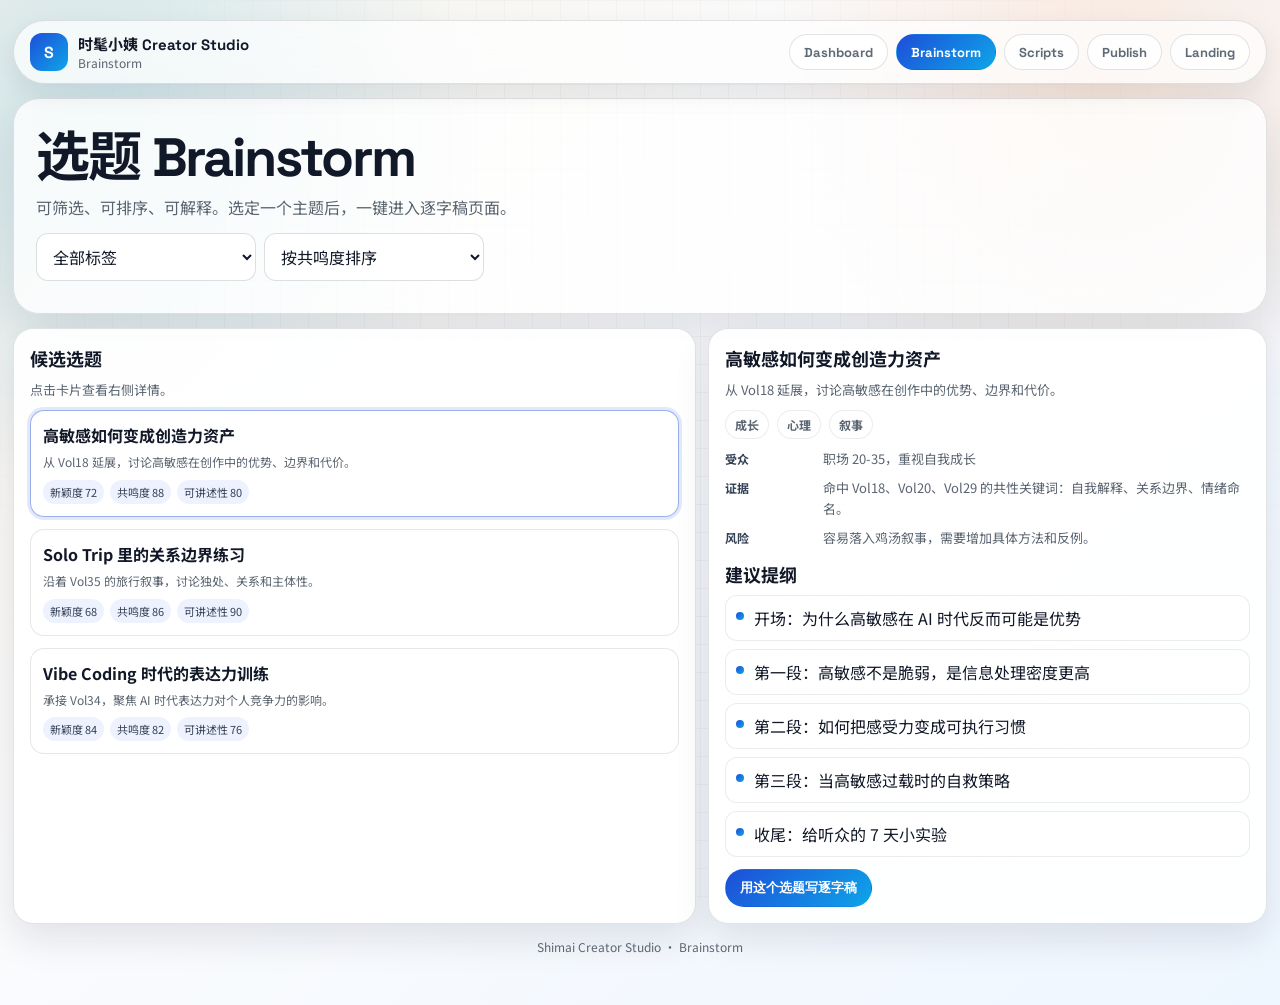
==== shimai_creator_studio_app/pages/brainstorm.html @ 161e4a40 "feat: add interactive Shimai Creator Studio prototype and app scaffold" ====
<!doctype html>
<html lang="zh-CN">
<head>
  <meta charset="utf-8" />
  <meta name="viewport" content="width=device-width, initial-scale=1" />
  <title>Creator Studio - Brainstorm</title>
  <link rel="preconnect" href="https://fonts.googleapis.com" />
  <link rel="preconnect" href="https://fonts.gstatic.com" crossorigin />
  <link href="https://fonts.googleapis.com/css2?family=Space+Grotesk:wght@400;500;700;800&family=Noto+Sans+SC:wght@400;500;700;900&display=swap" rel="stylesheet" />
  <link rel="stylesheet" href="../assets/css/studio.css" />
</head>
<body>
  <div class="shell">
    <header class="topbar">
      <div class="brand">
        <div class="brand-mark">S</div>
        <div class="brand-copy">
          <strong>时髦小姨 Creator Studio</strong>
          <span>Brainstorm</span>
        </div>
      </div>
      <nav class="nav">
        <a class="nav-link" data-page="dashboard" href="dashboard.html">Dashboard</a>
        <a class="nav-link" data-page="brainstorm" href="brainstorm.html">Brainstorm</a>
        <a class="nav-link" data-page="scripts" href="scripts.html">Scripts</a>
        <a class="nav-link" data-page="publish" href="publish.html">Publish</a>
        <a class="nav-link" href="../../index.html">Landing</a>
      </nav>
    </header>

    <section class="hero">
      <h1 class="h1">选题 Brainstorm</h1>
      <p>可筛选、可排序、可解释。选定一个主题后，一键进入逐字稿页面。</p>
      <div class="toolbar" style="margin-top:12px;">
        <select id="tagFilter" class="select" style="max-width:220px;">
          <option value="">全部标签</option>
        </select>
        <select id="sortBy" class="select" style="max-width:220px;">
          <option value="resonance">按共鸣度排序</option>
          <option value="novelty">按新颖度排序</option>
          <option value="story">按可讲述性排序</option>
        </select>
      </div>
    </section>

    <section class="section split">
      <article class="card">
        <h3>候选选题</h3>
        <p>点击卡片查看右侧详情。</p>
        <div id="topicList" class="grid" style="margin-top:10px;"></div>
      </article>

      <article class="card">
        <h3 id="topicTitle">-</h3>
        <p id="topicSummary"></p>
        <div id="topicBadges" class="badges"></div>
        <div class="kv" style="margin-top:10px;">
          <div class="row"><b>受众</b><span id="topicAudience"></span></div>
          <div class="row"><b>证据</b><span id="topicEvidence"></span></div>
          <div class="row"><b>风险</b><span id="topicRisk"></span></div>
        </div>
        <h3 style="margin-top:12px;">建议提纲</h3>
        <ul id="topicOutline" class="list"></ul>
        <div class="hero-actions" style="margin-top:12px;">
          <button class="btn primary" id="useTopicBtn" type="button">用这个选题写逐字稿</button>
        </div>
      </article>
    </section>

    <footer class="footer">Shimai Creator Studio · Brainstorm</footer>
  </div>

  <script src="../assets/js/studio-data.js"></script>
  <script src="../assets/js/studio-core.js"></script>
  <script src="../assets/js/brainstorm.js"></script>
</body>
</html>
---- shimai_creator_studio_app/assets/css/studio.css ----
:root {
  --bg: #f7f2e9;
  --bg2: #eef6ff;
  --ink: #111827;
  --muted: #5a6470;
  --line: rgba(17, 24, 39, 0.12);
  --card: rgba(255, 255, 255, 0.78);
  --card-strong: rgba(255, 255, 255, 0.92);
  --blue: #1d4ed8;
  --cyan: #0ea5e9;
  --coral: #f97316;
  --violet: #8b5cf6;
  --ok: #16a34a;
  --warn: #ea580c;
  --shadow: 0 20px 56px rgba(17, 24, 39, 0.12);
  --r-xl: 26px;
  --r-lg: 20px;
  --r-md: 14px;
}

* { box-sizing: border-box; }
html, body { margin: 0; padding: 0; }
body {
  color: var(--ink);
  font-family: "Noto Sans SC", "Microsoft YaHei", sans-serif;
  background:
    radial-gradient(circle at 8% 12%, rgba(14, 165, 233, 0.17), transparent 26%),
    radial-gradient(circle at 86% 10%, rgba(249, 115, 22, 0.15), transparent 24%),
    linear-gradient(135deg, var(--bg) 0%, #fafbfd 42%, var(--bg2) 100%);
  min-height: 100vh;
}
body::before {
  content: "";
  position: fixed;
  inset: 0;
  pointer-events: none;
  background-image:
    linear-gradient(rgba(17, 24, 39, 0.03) 1px, transparent 1px),
    linear-gradient(90deg, rgba(17, 24, 39, 0.03) 1px, transparent 1px);
  background-size: 28px 28px;
  mask-image: radial-gradient(circle at center, black 48%, transparent 90%);
}

a { color: inherit; text-decoration: none; }

.shell {
  width: min(1280px, calc(100% - 26px));
  margin: 0 auto;
  padding: 20px 0 50px;
  position: relative;
  z-index: 1;
}

.topbar {
  display: flex;
  align-items: center;
  justify-content: space-between;
  gap: 14px;
  padding: 12px 16px;
  border-radius: 999px;
  border: 1px solid var(--line);
  background: rgba(255, 255, 255, 0.7);
  backdrop-filter: blur(12px);
  box-shadow: 0 10px 24px rgba(17, 24, 39, 0.08);
  margin-bottom: 14px;
}
.brand {
  display: flex;
  align-items: center;
  gap: 10px;
  min-width: 0;
}
.brand-mark {
  width: 38px;
  height: 38px;
  border-radius: 12px;
  background: linear-gradient(135deg, var(--blue), var(--cyan));
  display: grid;
  place-items: center;
  color: #fff;
  font-weight: 800;
  font-family: "Space Grotesk", sans-serif;
}
.brand-copy strong,
.h1,
.section-head h2,
.card h3,
.metric strong,
.nav-link {
  font-family: "Space Grotesk", "Noto Sans SC", sans-serif;
}
.brand-copy strong { display: block; font-size: 15px; }
.brand-copy span { display: block; font-size: 12px; color: var(--muted); }

.nav { display: flex; flex-wrap: wrap; gap: 8px; justify-content: flex-end; }
.nav-link {
  border-radius: 999px;
  border: 1px solid var(--line);
  background: rgba(255, 255, 255, 0.84);
  height: 36px;
  padding: 0 14px;
  display: inline-flex;
  align-items: center;
  justify-content: center;
  font-size: 13px;
  font-weight: 700;
  color: #5f6a76;
}
.nav-link.active {
  color: #fff;
  border-color: transparent;
  background: linear-gradient(135deg, var(--blue), var(--cyan));
}

.hero {
  border-radius: var(--r-xl);
  border: 1px solid var(--line);
  background: var(--card);
  box-shadow: var(--shadow);
  padding: 22px;
}
.h1 {
  margin: 10px 0 8px;
  font-size: clamp(30px, 4.4vw, 54px);
  line-height: 1;
  letter-spacing: -0.04em;
}
.hero p { margin: 0; color: var(--muted); line-height: 1.75; }
.hero-actions { display: flex; flex-wrap: wrap; gap: 10px; margin-top: 16px; }
.btn {
  border-radius: 999px;
  border: 1px solid var(--line);
  background: rgba(255, 255, 255, 0.85);
  min-height: 38px;
  padding: 0 14px;
  display: inline-flex;
  align-items: center;
  justify-content: center;
  gap: 8px;
  font-size: 13px;
  font-weight: 700;
}
.btn.primary { color: #fff; border-color: transparent; background: linear-gradient(135deg, var(--blue), var(--cyan)); }

.section { margin-top: 14px; }
.section-head { display: flex; justify-content: space-between; align-items: flex-end; gap: 10px; margin-bottom: 10px; }
.section-head h2 { margin: 0; font-size: 24px; letter-spacing: -0.03em; }
.section-head p { margin: 6px 0 0; color: var(--muted); font-size: 14px; line-height: 1.6; }

.grid { display: grid; gap: 12px; }
.grid.cols-2 { grid-template-columns: repeat(2, minmax(0, 1fr)); }
.grid.cols-3 { grid-template-columns: repeat(3, minmax(0, 1fr)); }
.grid.cols-4 { grid-template-columns: repeat(4, minmax(0, 1fr)); }

.card {
  border-radius: var(--r-lg);
  border: 1px solid var(--line);
  background: var(--card-strong);
  box-shadow: 0 16px 36px rgba(17, 24, 39, 0.1);
  padding: 16px;
}
.card h3 { margin: 0 0 8px; font-size: 18px; }
.card p { margin: 0; color: var(--muted); line-height: 1.65; font-size: 13px; }

.metric {
  border-radius: 16px;
  border: 1px solid rgba(17, 24, 39, 0.08);
  background: rgba(255, 255, 255, 0.9);
  padding: 14px;
}
.metric strong { display: block; font-size: 24px; }
.metric span { display: block; color: var(--muted); font-size: 12px; margin-top: 4px; line-height: 1.5; }

.list {
  margin: 0;
  padding: 0;
  list-style: none;
  display: grid;
  gap: 8px;
}
.list li {
  display: flex;
  gap: 10px;
  align-items: flex-start;
  border: 1px solid rgba(17, 24, 39, 0.08);
  border-radius: 12px;
  background: rgba(255, 255, 255, 0.86);
  padding: 10px;
}
.list li::before {
  content: "";
  width: 8px;
  height: 8px;
  margin-top: 6px;
  border-radius: 50%;
  background: linear-gradient(135deg, var(--blue), var(--cyan));
  flex: none;
}

.badges { display: flex; flex-wrap: wrap; gap: 8px; margin-top: 10px; }
.badge {
  border-radius: 999px;
  border: 1px solid rgba(17, 24, 39, 0.08);
  background: rgba(255, 255, 255, 0.85);
  padding: 5px 9px;
  font-size: 12px;
  font-weight: 700;
  color: #5c6773;
}
.badge.ok { color: #0f6f2a; border-color: rgba(15, 111, 42, 0.18); background: rgba(34, 197, 94, 0.12); }
.badge.warn { color: #9a3412; border-color: rgba(154, 52, 18, 0.2); background: rgba(249, 115, 22, 0.14); }

.toolbar {
  display: flex;
  flex-wrap: wrap;
  gap: 8px;
  margin-bottom: 10px;
}
.input, .select, .textarea {
  width: 100%;
  border: 1px solid rgba(17, 24, 39, 0.14);
  border-radius: 12px;
  background: #fff;
  color: var(--ink);
  padding: 10px 12px;
  font: inherit;
}
.textarea { min-height: 190px; resize: vertical; line-height: 1.7; }
.small { font-size: 12px; color: var(--muted); }
.split { display: grid; grid-template-columns: 1.1fr 0.9fr; gap: 12px; }

.task-item {
  display: grid;
  grid-template-columns: auto 1fr auto;
  align-items: center;
  gap: 10px;
  padding: 9px 10px;
  border: 1px solid rgba(17, 24, 39, 0.08);
  border-radius: 12px;
  background: rgba(255, 255, 255, 0.86);
}
.task-item.done { opacity: 0.66; }
.task-item input { width: 16px; height: 16px; }
.task-item span { font-size: 13px; }
.task-item b { font-size: 11px; color: var(--muted); font-weight: 700; }

.topic-card {
  border: 1px solid rgba(17, 24, 39, 0.1);
  border-radius: 14px;
  background: rgba(255, 255, 255, 0.88);
  padding: 12px;
  cursor: pointer;
}
.topic-card.active {
  border-color: rgba(29, 78, 216, 0.45);
  box-shadow: 0 0 0 3px rgba(29, 78, 216, 0.12);
}
.topic-card h4 { margin: 0 0 6px; font-size: 16px; }
.topic-card p { margin: 0; font-size: 12px; color: var(--muted); line-height: 1.55; }
.score-row { display: flex; flex-wrap: wrap; gap: 6px; margin-top: 8px; }
.score { font-size: 11px; border-radius: 999px; padding: 4px 7px; background: #eef2ff; color: #334155; }

.kv { display: grid; gap: 8px; }
.kv .row {
  display: grid;
  grid-template-columns: 90px 1fr;
  gap: 8px;
  align-items: baseline;
}
.kv .row b { font-size: 12px; color: #334155; }
.kv .row span { font-size: 13px; color: var(--muted); line-height: 1.6; }

.progress {
  width: 100%;
  height: 9px;
  background: rgba(17, 24, 39, 0.12);
  border-radius: 999px;
  overflow: hidden;
}
.progress-bar {
  height: 100%;
  width: 0;
  background: linear-gradient(90deg, var(--blue), var(--cyan), var(--coral));
  transition: width 0.2s ease;
}

.timeline-state {
  display: grid;
  gap: 10px;
}
.state-item {
  border: 1px solid rgba(17, 24, 39, 0.08);
  border-radius: 12px;
  background: rgba(255, 255, 255, 0.86);
  padding: 10px;
  display: flex;
  align-items: center;
  justify-content: space-between;
  gap: 10px;
}
.state-item.done { border-color: rgba(22, 163, 74, 0.3); background: rgba(34, 197, 94, 0.12); }

.footer {
  margin-top: 14px;
  text-align: center;
  color: var(--muted);
  font-size: 12px;
}

@media (max-width: 1060px) {
  .grid.cols-4 { grid-template-columns: repeat(2, minmax(0, 1fr)); }
  .grid.cols-3 { grid-template-columns: repeat(2, minmax(0, 1fr)); }
  .split { grid-template-columns: 1fr; }
}
@media (max-width: 700px) {
  .shell { width: min(100% - 14px, 1280px); }
  .topbar { flex-direction: column; align-items: flex-start; border-radius: 22px; }
  .nav { justify-content: flex-start; }
  .grid.cols-4, .grid.cols-3, .grid.cols-2 { grid-template-columns: 1fr; }
}
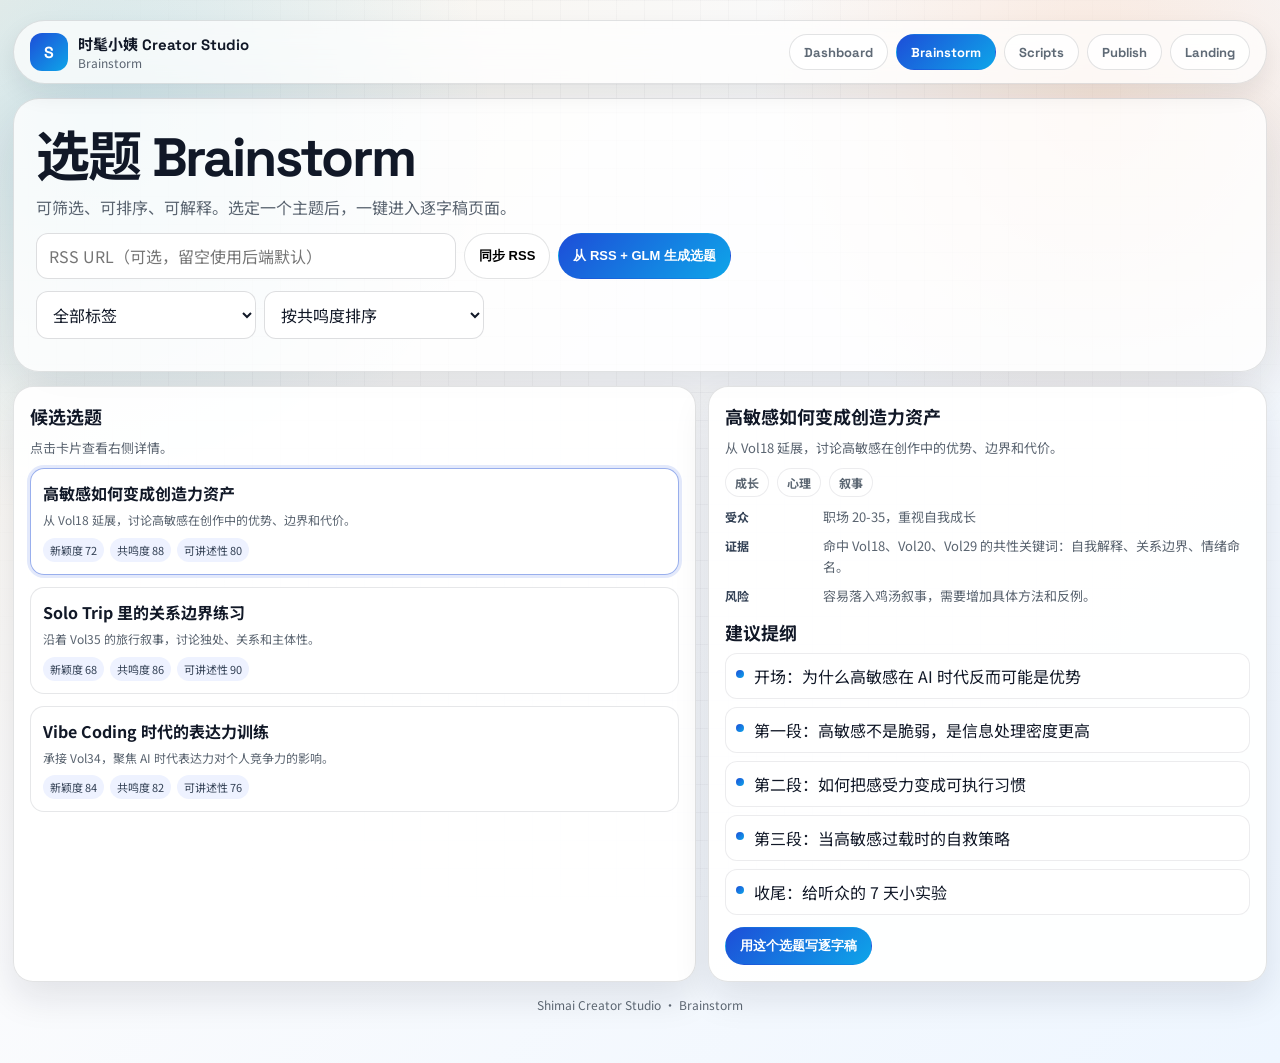
==== commit b77ec571: "feat(api): configurable API base and audio semantic endpoint with fallback" ====
--- a/shimai_creator_studio_app/pages/brainstorm.html
+++ b/shimai_creator_studio_app/pages/brainstorm.html
@@ -31,6 +31,12 @@
     <section class="hero">
       <h1 class="h1">选题 Brainstorm</h1>
       <p>可筛选、可排序、可解释。选定一个主题后，一键进入逐字稿页面。</p>
+      <div class="toolbar" style="margin-top:12px;">
+        <input id="rssUrlInput" class="input" style="max-width:420px;" placeholder="RSS URL（可选，留空使用后端默认）" />
+        <button id="rssSyncBtn" class="btn" type="button">同步 RSS</button>
+        <button id="generateTopicsBtn" class="btn primary" type="button">从 RSS + GLM 生成选题</button>
+      </div>
+      <p id="brainstormStatus" class="small" style="margin-top:8px;"></p>
       <div class="toolbar" style="margin-top:12px;">
         <select id="tagFilter" class="select" style="max-width:220px;">
           <option value="">全部标签</option>
